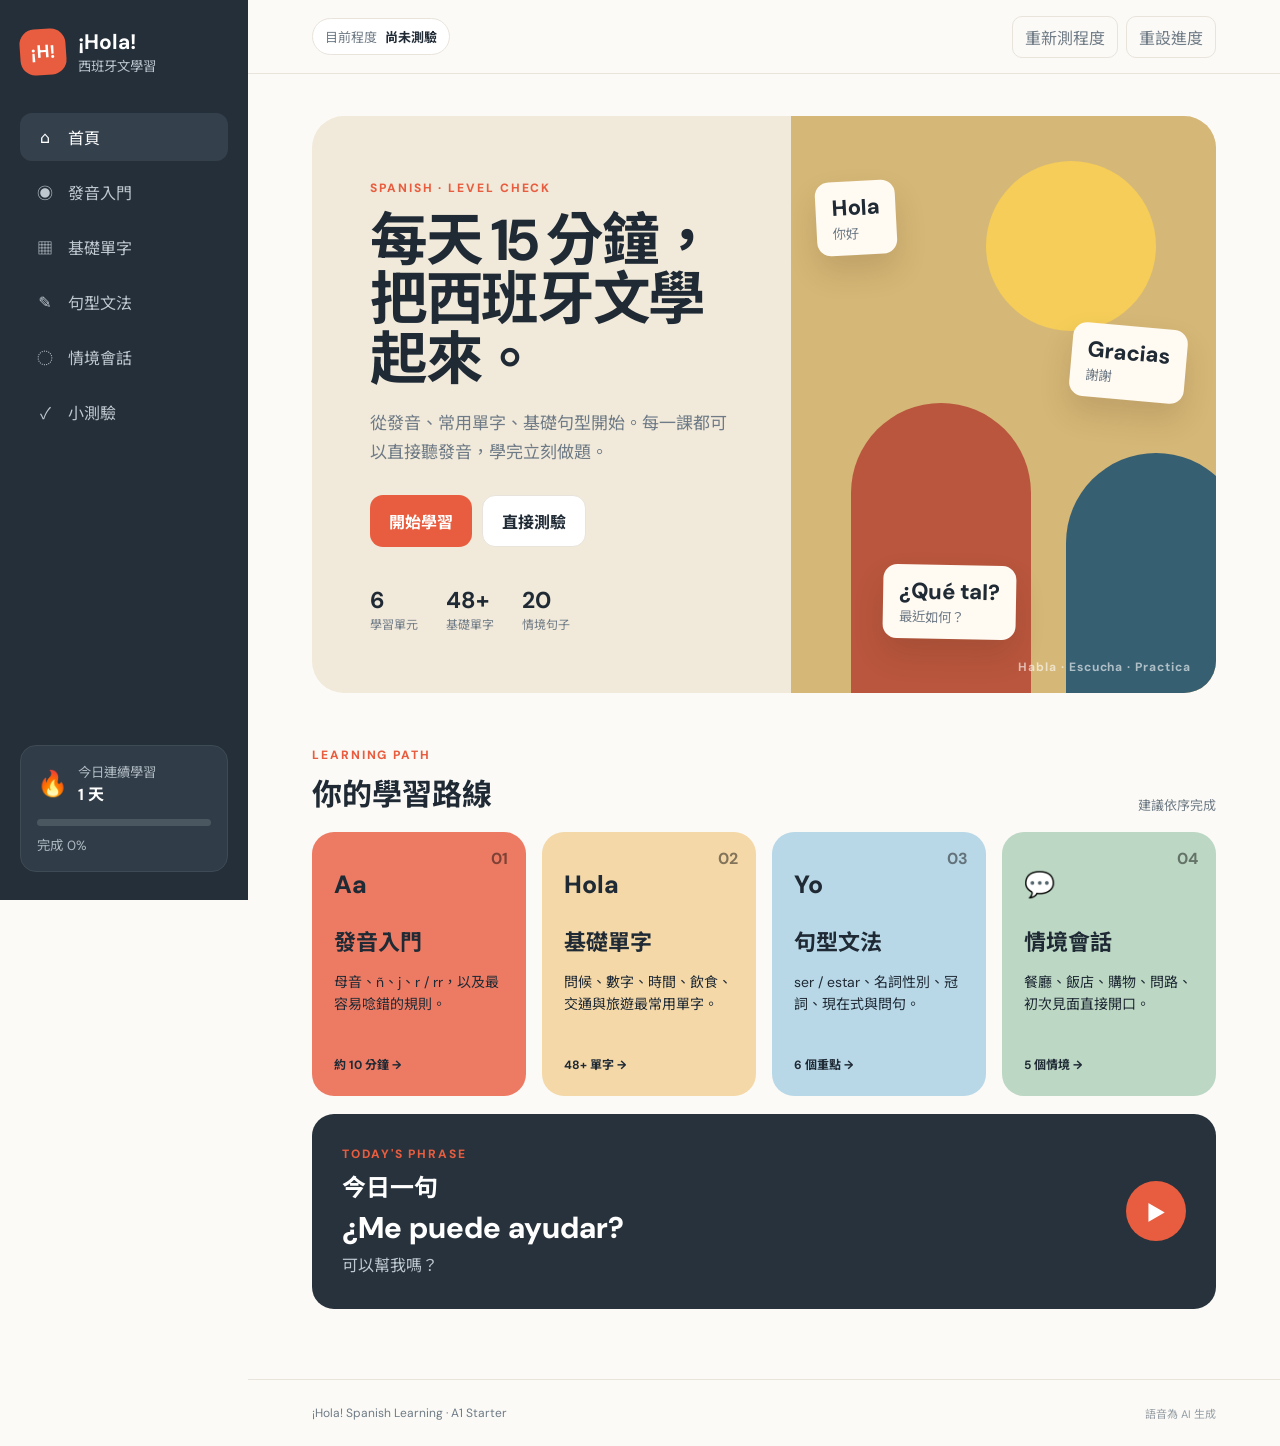
==== index.html @ 116b160c "Bust cached assets after lesson rendering fix" ====
<!doctype html>
<html lang="zh-Hant">
<head>
  <meta charset="utf-8" />
  <meta name="viewport" content="width=device-width, initial-scale=1" />
  <meta name="theme-color" content="#e85d3f" />
  <title>¡Hola! 西班牙文學習</title>
  <meta name="description" content="給中文使用者的西班牙文入門學習網站：發音、單字、文法、情境會話、測驗與學習進度。" />
  <link rel="stylesheet" href="styles.css?v=20260920-2" />
</head>
<body>
  <div class="app-shell">
    <aside class="sidebar" id="sidebar">
      <a class="brand" href="#home" aria-label="回首頁">
        <span class="brand-mark">¡H!</span>
        <span class="brand-text">
          <strong>¡Hola!</strong>
          <small>西班牙文學習</small>
        </span>
      </a>

      <nav class="nav" aria-label="主要導覽">
        <button class="nav-item active" data-section="home"><span>⌂</span>首頁</button>
        <button class="nav-item" data-section="pronunciation"><span>◉</span>發音入門</button>
        <button class="nav-item" data-section="vocabulary"><span>▦</span>基礎單字</button>
        <button class="nav-item" data-section="grammar"><span>✎</span>句型文法</button>
        <button class="nav-item" data-section="conversation"><span>◌</span>情境會話</button>
        <button class="nav-item" data-section="quiz"><span>✓</span>小測驗</button>
      </nav>

      <div class="sidebar-card">
        <div class="streak-row">
          <span class="streak-fire">🔥</span>
          <div>
            <small>今日連續學習</small>
            <strong id="streakText">1 天</strong>
          </div>
        </div>
        <div class="progress-track"><span id="sidebarProgress"></span></div>
        <small id="progressText">完成 0%</small>
      </div>
    </aside>

    <div class="main-wrap">
      <header class="topbar">
        <button class="menu-btn" id="menuBtn" aria-label="開啟選單">☰</button>
        <div class="level-pill">目前程度 <strong id="currentLevel">尚未測驗</strong></div>
        <div class="top-actions">
          <button class="ghost-btn" id="placementBtn">重新測程度</button>
          <button class="ghost-btn" id="resetBtn">重設進度</button>
        </div>
      </header>

      <main>
        <section class="page active" id="home">
          <div class="hero">
            <div class="hero-copy">
              <span class="eyebrow" id="homeLevelLabel">SPANISH · LEVEL CHECK</span>
              <h1>每天 15 分鐘，<br>把西班牙文學起來。</h1>
              <p>從發音、常用單字、基礎句型開始。每一課都可以直接聽發音，學完立刻做題。</p>
              <div class="hero-actions">
                <button class="primary-btn" id="recommendedStartBtn" data-go="pronunciation">開始學習</button>
                <button class="secondary-btn" data-go="quiz">直接測驗</button>
              </div>
              <div class="mini-stats">
                <div><strong>6</strong><span>學習單元</span></div>
                <div><strong>48+</strong><span>基礎單字</span></div>
                <div><strong>20</strong><span>情境句子</span></div>
              </div>
            </div>
            <div class="hero-art">
              <div class="sun"></div>
              <div class="arch arch-left"></div>
              <div class="arch arch-right"></div>
              <div class="hero-word-card card-one">
                <span>Hola</span><small>你好</small>
              </div>
              <div class="hero-word-card card-two">
                <span>Gracias</span><small>謝謝</small>
              </div>
              <div class="hero-word-card card-three">
                <span>¿Qué tal?</span><small>最近如何？</small>
              </div>
              <div class="hero-caption">Habla · Escucha · Practica</div>
            </div>
          </div>

          <div class="section-heading">
            <div>
              <span class="eyebrow">LEARNING PATH</span>
              <h2>你的學習路線</h2>
            </div>
            <span class="muted">建議依序完成</span>
          </div>

          <div class="lesson-grid">
            <article class="lesson-card coral" data-go="pronunciation">
              <div class="lesson-num">01</div>
              <div class="lesson-icon">Aa</div>
              <h3>發音入門</h3>
              <p>母音、ñ、j、r / rr，以及最容易唸錯的規則。</p>
              <span class="lesson-meta">約 10 分鐘 →</span>
            </article>
            <article class="lesson-card sand" data-go="vocabulary">
              <div class="lesson-num">02</div>
              <div class="lesson-icon">Hola</div>
              <h3>基礎單字</h3>
              <p>問候、數字、時間、飲食、交通與旅遊最常用單字。</p>
              <span class="lesson-meta">48+ 單字 →</span>
            </article>
            <article class="lesson-card sky" data-go="grammar">
              <div class="lesson-num">03</div>
              <div class="lesson-icon">Yo</div>
              <h3>句型文法</h3>
              <p>ser / estar、名詞性別、冠詞、現在式與問句。</p>
              <span class="lesson-meta">6 個重點 →</span>
            </article>
            <article class="lesson-card mint" data-go="conversation">
              <div class="lesson-num">04</div>
              <div class="lesson-icon">💬</div>
              <h3>情境會話</h3>
              <p>餐廳、飯店、購物、問路、初次見面直接開口。</p>
              <span class="lesson-meta">5 個情境 →</span>
            </article>
          </div>

          <div class="daily-card">
            <div>
              <span class="eyebrow">TODAY'S PHRASE</span>
              <h2>今日一句</h2>
              <div class="daily-spanish">¿Me puede ayudar?</div>
              <p>可以幫我嗎？</p>
            </div>
            <button class="sound-btn big" data-speak="¿Me puede ayudar?" aria-label="播放發音">▶</button>
          </div>
        </section>

        <section class="page" id="pronunciation">
          <div class="page-hero compact">
            <span class="eyebrow">LESSON 01</span>
            <h1>發音入門</h1>
            <p>西班牙文拼讀規則相對穩定。先把幾個核心音抓住，就能開始唸大多數單字。</p>
          </div>

          <div class="content-grid">
            <article class="content-card wide">
              <div class="card-head">
                <div><span class="tag">01</span><h2>五個母音</h2></div>
                <span class="muted">點擊喇叭聽發音</span>
              </div>
              <div class="vowel-grid" id="vowelGrid"></div>
            </article>

            <article class="content-card">
              <span class="tag">02</span>
              <h2>ñ</h2>
              <p>接近中文「ㄋㄧ」連在一起的鼻音，類似英文 canyon 裡的 ny。</p>
              <div class="example-row"><div><strong>niño</strong><small>男孩</small></div><button class="sound-btn" data-speak="niño">▶</button></div>
              <div class="example-row"><div><strong>España</strong><small>西班牙</small></div><button class="sound-btn" data-speak="España">▶</button></div>
            </article>

            <article class="content-card">
              <span class="tag">03</span>
              <h2>j</h2>
              <p>比英文 h 更靠後、帶摩擦感。不要唸成英文的 /dʒ/。</p>
              <div class="example-row"><div><strong>jamón</strong><small>火腿</small></div><button class="sound-btn" data-speak="jamón">▶</button></div>
              <div class="example-row"><div><strong>José</strong><small>José（人名）</small></div><button class="sound-btn" data-speak="José">▶</button></div>
            </article>

            <article class="content-card">
              <span class="tag">04</span>
              <h2>r / rr</h2>
              <p>單 r 通常是輕彈舌；rr 或字首 r 通常要顫舌。初學不會顫舌也沒關係，先能區分即可。</p>
              <div class="example-row"><div><strong>pero</strong><small>但是</small></div><button class="sound-btn" data-speak="pero">▶</button></div>
              <div class="example-row"><div><strong>perro</strong><small>狗</small></div><button class="sound-btn" data-speak="perro">▶</button></div>
            </article>

            <article class="content-card">
              <span class="tag">05</span>
              <h2>h 不發音</h2>
              <p>西班牙文的 h 通常不發音。</p>
              <div class="example-row"><div><strong>hola</strong><small>你好</small></div><button class="sound-btn" data-speak="hola">▶</button></div>
              <div class="example-row"><div><strong>hotel</strong><small>飯店</small></div><button class="sound-btn" data-speak="hotel">▶</button></div>
            </article>
          </div>

          <button class="complete-btn" data-complete="pronunciation">完成這一課 ✓</button>
        </section>

        <section class="page" id="vocabulary">
          <div class="page-hero compact">
            <span class="eyebrow">LESSON 02</span>
            <h1>基礎單字</h1>
            <p>用主題篩選，點卡片播放發音。你可以把已經會的單字標記起來。</p>
          </div>

          <div class="filter-row" id="vocabFilters"></div>
          <div class="vocab-grid" id="vocabGrid"></div>

          <button class="complete-btn" data-complete="vocabulary">完成這一課 ✓</button>
        </section>

        <section class="page" id="grammar">
          <div class="page-hero compact">
            <span class="eyebrow">LESSON 03</span>
            <h1>句型文法</h1>
            <p>先學最常用、最能直接拿去說的規則。</p>
          </div>
          <div class="grammar-list" id="grammarList"></div>
          <button class="complete-btn" data-complete="grammar">完成這一課 ✓</button>
        </section>

        <section class="page" id="conversation">
          <div class="page-hero compact">
            <span class="eyebrow">LESSON 04</span>
            <h1>情境會話</h1>
            <p>旅行時真的會用到的句子。先聽，再跟著唸。</p>
          </div>
          <div class="scenario-tabs" id="scenarioTabs"></div>
          <div class="conversation-card" id="conversationCard"></div>
          <button class="complete-btn" data-complete="conversation">完成這一課 ✓</button>
        </section>

        <section class="page" id="quiz">
          <div class="page-hero compact">
            <span class="eyebrow">PRACTICE</span>
            <h1>小測驗</h1>
            <p>每次隨機出 10 題。完成後會記錄最佳成績。</p>
          </div>

          <div class="quiz-shell">
            <div id="quizIntro">
              <div class="score-ring">
                <span>BEST</span>
                <strong id="bestScore">—</strong>
              </div>
              <h2>準備好了嗎？</h2>
              <p>題目包含單字、文法與情境句子。</p>
              <button class="primary-btn" id="startQuizBtn">開始 10 題</button>
            </div>
            <div id="quizPlay" class="hidden">
              <div class="quiz-top">
                <span id="quizCount">1 / 10</span>
                <div class="quiz-progress"><span id="quizProgress"></span></div>
                <span id="quizScore">0 分</span>
              </div>
              <div class="quiz-question" id="quizQuestion"></div>
              <div class="answer-grid" id="answerGrid"></div>
              <div class="quiz-feedback" id="quizFeedback"></div>
              <button class="primary-btn hidden" id="nextQuestionBtn">下一題</button>
            </div>
            <div id="quizResult" class="hidden">
              <div class="result-emoji" id="resultEmoji">🎉</div>
              <h2 id="resultTitle">完成！</h2>
              <div class="result-score" id="resultScore">8 / 10</div>
              <p id="resultText"></p>
              <button class="primary-btn" id="retryQuizBtn">再測一次</button>
            </div>
          </div>
        </section>
      </main>

      <footer>
        <span>¡Hola! Spanish Learning · A1 Starter</span>
        <span class="ai-voice-disclosure">語音為 AI 生成</span>
      </footer>
    </div>
  </div>


  <div class="placement-overlay hidden" id="placementOverlay" role="dialog" aria-modal="true" aria-labelledby="placementTitle">
    <div class="placement-modal">
      <button class="placement-close hidden" id="placementCloseBtn" aria-label="關閉程度測驗">×</button>

      <div id="placementIntro">
        <span class="eyebrow">PLACEMENT TEST</span>
        <h2 id="placementTitle">先找出適合你的程度</h2>
        <p>先告訴我你大概學過多久。這個選項只會決定<strong>測驗從哪個難度開始</strong>，最後程度仍然依答題結果判定。</p>

        <div class="experience-grid">
          <button class="experience-btn" data-experience="0">
            <strong>完全沒學過</strong><span>第一次接觸西班牙文</span>
          </button>
          <button class="experience-btn" data-experience="1">
            <strong>學過不到半年</strong><span>會一些單字、基本句子</span>
          </button>
          <button class="experience-btn" data-experience="2">
            <strong>大約半年～1 年</strong><span>有基礎文法與日常會話經驗</span>
          </button>
          <button class="experience-btn" data-experience="3">
            <strong>大約 1～2 年</strong><span>能處理一般生活情境</span>
          </button>
          <button class="experience-btn" data-experience="4">
            <strong>2 年以上／有檢定經驗</strong><span>直接從較難題目開始</span>
          </button>
        </div>
      </div>

      <div id="placementQuiz" class="hidden">
        <div class="placement-top">
          <span id="placementCount">1 / 10</span>
          <div class="placement-progress"><span id="placementProgress"></span></div>
          <span id="placementDifficulty">A1</span>
        </div>
        <div class="placement-question" id="placementQuestion"></div>
        <div class="placement-options" id="placementOptions"></div>
        <div class="placement-feedback" id="placementFeedback"></div>
        <button class="primary-btn hidden" id="placementNextBtn">下一題</button>
      </div>

      <div id="placementResult" class="hidden">
        <span class="eyebrow">YOUR LEVEL</span>
        <div class="placement-level-badge" id="placementLevelBadge">A1</div>
        <h2 id="placementResultTitle">建議從 A1 開始</h2>
        <p id="placementResultText"></p>
        <div class="placement-result-stats">
          <div><strong id="placementCorrect">0 / 10</strong><span>答對題數</span></div>
          <div><strong id="placementPath">發音入門</strong><span>建議起點</span></div>
        </div>
        <button class="primary-btn" id="placementStartLearningBtn">從建議課程開始</button>
        <button class="secondary-btn" id="placementRetryBtn">重新測一次</button>
      </div>
    </div>
  </div>

  <script src="app.js?v=20260920-2"></script>
</body>
</html>
---- styles.css ----
@import url('https://fonts.googleapis.com/css2?family=DM+Sans:wght@400;500;600;700&family=Noto+Sans+TC:wght@400;500;600;700;800&display=swap');

:root{
  --ink:#1f2a35; --muted:#6f7b86; --paper:#fbfaf6; --white:#fff;
  --coral:#e85d3f; --coral-dark:#c9442c; --sand:#f4d8a8; --sky:#b9d8e7;
  --mint:#bcd7c3; --line:#e8e3db; --nav:#f4f1ea; --shadow:0 16px 48px rgba(40,34,28,.08);
}
*{box-sizing:border-box}
html{scroll-behavior:smooth}
body{margin:0;background:var(--paper);color:var(--ink);font-family:"DM Sans","Noto Sans TC",system-ui,sans-serif}
button{font:inherit}
.app-shell{min-height:100vh;display:flex}
.sidebar{position:fixed;inset:0 auto 0 0;width:248px;background:#252f39;color:white;padding:28px 20px;display:flex;flex-direction:column;z-index:20}
.brand{display:flex;gap:12px;align-items:center;color:white;text-decoration:none;margin-bottom:38px}
.brand-mark{width:46px;height:46px;border-radius:15px;background:var(--coral);display:grid;place-items:center;font-weight:800;font-size:18px;transform:rotate(-4deg)}
.brand-text{display:flex;flex-direction:column}.brand-text strong{font-size:21px}.brand-text small{color:#bac4cd}
.nav{display:flex;flex-direction:column;gap:7px}
.nav-item{border:0;background:transparent;color:#bfc8cf;text-align:left;padding:12px 14px;border-radius:12px;cursor:pointer;display:flex;gap:12px;align-items:center;transition:.2s}
.nav-item:hover,.nav-item.active{background:#34414d;color:white}.nav-item span{width:22px;text-align:center}
.sidebar-card{margin-top:auto;background:#303c47;border:1px solid #3e4a54;border-radius:16px;padding:16px}
.streak-row{display:flex;align-items:center;gap:10px}.streak-fire{font-size:25px}.streak-row div{display:flex;flex-direction:column}.streak-row small,.sidebar-card>small{color:#adb8c1}.progress-track{height:7px;border-radius:20px;background:#4a5660;margin:14px 0 8px;overflow:hidden}.progress-track span{display:block;width:0;height:100%;background:var(--coral);transition:.3s}
.main-wrap{margin-left:248px;width:calc(100% - 248px);min-height:100vh}
.topbar{height:74px;border-bottom:1px solid var(--line);display:flex;align-items:center;padding:0 5vw;position:sticky;top:0;background:rgba(251,250,246,.92);backdrop-filter:blur(12px);z-index:10}
.menu-btn{display:none;border:0;background:transparent;font-size:25px;cursor:pointer}.level-pill{font-size:13px;color:var(--muted);background:white;border:1px solid var(--line);padding:8px 12px;border-radius:999px}.level-pill strong{color:var(--ink);margin-left:5px}
.top-actions{margin-left:auto}.ghost-btn{border:1px solid var(--line);background:transparent;padding:8px 12px;border-radius:10px;color:var(--muted);cursor:pointer}
main{padding:42px 5vw 70px}.page{display:none;animation:fade .25s ease}.page.active{display:block}@keyframes fade{from{opacity:.2;transform:translateY(5px)}to{opacity:1;transform:none}}
.hero{background:#f1e9da;border-radius:32px;min-height:450px;display:grid;grid-template-columns:1.06fr .94fr;overflow:hidden}
.hero-copy{padding:60px 58px}.eyebrow{color:var(--coral);font-size:12px;font-weight:800;letter-spacing:.16em}.hero h1,.page-hero h1{font-size:clamp(36px,4.5vw,64px);line-height:1.03;margin:14px 0 20px;letter-spacing:-.04em}.hero-copy p,.page-hero p{color:var(--muted);font-size:17px;line-height:1.7;max-width:620px}
.hero-actions{display:flex;gap:10px;margin-top:28px}.primary-btn,.secondary-btn,.complete-btn{border:0;border-radius:13px;padding:13px 19px;font-weight:700;cursor:pointer}.primary-btn,.complete-btn{background:var(--coral);color:white}.primary-btn:hover,.complete-btn:hover{background:var(--coral-dark)}.secondary-btn{background:white;color:var(--ink);border:1px solid var(--line)}
.mini-stats{display:flex;gap:28px;margin-top:38px}.mini-stats div{display:flex;flex-direction:column}.mini-stats strong{font-size:23px}.mini-stats span{font-size:12px;color:var(--muted)}
.hero-art{position:relative;background:#d5b777;min-height:450px;overflow:hidden}.sun{position:absolute;width:170px;height:170px;border-radius:50%;background:#f5cd58;right:60px;top:45px}.arch{position:absolute;bottom:-10px;width:180px;height:300px;border-radius:100px 100px 0 0;background:#b9563d}.arch-left{left:60px}.arch-right{right:-30px;background:#375f72;height:250px}.hero-word-card{position:absolute;background:#fffaf2;border-radius:14px;padding:12px 16px;box-shadow:0 16px 30px rgba(68,42,19,.15);transform:rotate(-3deg)}.hero-word-card span{display:block;font-weight:800;font-size:22px}.hero-word-card small{color:var(--muted)}.card-one{left:25px;top:65px}.card-two{right:30px;top:210px;transform:rotate(5deg)}.card-three{left:92px;bottom:54px;transform:rotate(1deg)}.hero-caption{position:absolute;right:25px;bottom:18px;font-size:12px;color:#fff9;font-weight:700;letter-spacing:.08em}
.section-heading{display:flex;justify-content:space-between;align-items:end;margin:50px 0 18px}.section-heading h2{font-size:30px;margin:6px 0 0}.muted{color:var(--muted);font-size:13px}
.lesson-grid{display:grid;grid-template-columns:repeat(4,1fr);gap:16px}.lesson-card{min-height:238px;border-radius:22px;padding:22px;position:relative;cursor:pointer;transition:.2s;overflow:hidden}.lesson-card:hover{transform:translateY(-4px);box-shadow:var(--shadow)}.lesson-card.coral{background:#ed7b64}.lesson-card.sand{background:var(--sand)}.lesson-card.sky{background:var(--sky)}.lesson-card.mint{background:var(--mint)}.lesson-num{position:absolute;right:18px;top:16px;color:#0007;font-weight:700}.lesson-icon{height:62px;font-size:25px;font-weight:800;display:flex;align-items:center}.lesson-card h3{font-size:22px;margin:8px 0}.lesson-card p{font-size:14px;line-height:1.6;min-height:68px}.lesson-meta{font-size:12px;font-weight:700}
.daily-card{margin-top:18px;background:#27323c;color:white;border-radius:22px;padding:28px 30px;display:flex;align-items:center;justify-content:space-between}.daily-card h2{margin:5px 0}.daily-spanish{font-size:30px;font-weight:800}.daily-card p{margin:5px 0;color:#bdc8d0}.sound-btn{width:38px;height:38px;border-radius:50%;border:0;background:#f1eee7;color:var(--ink);cursor:pointer}.sound-btn:hover{transform:scale(1.06)}.sound-btn.big{width:60px;height:60px;background:var(--coral);color:white;font-size:20px}
.page-hero.compact{padding:18px 0 32px;border-bottom:1px solid var(--line);margin-bottom:28px}.page-hero.compact h1{font-size:48px;margin:8px 0 12px}
.content-grid{display:grid;grid-template-columns:repeat(2,1fr);gap:18px}.content-card{background:white;border:1px solid var(--line);border-radius:20px;padding:25px;box-shadow:0 5px 18px rgba(0,0,0,.025)}.content-card.wide{grid-column:1/-1}.content-card h2{margin:7px 0 12px;font-size:25px}.content-card p{color:var(--muted);line-height:1.7}.tag{display:inline-flex;background:#f5e2dc;color:var(--coral-dark);font-size:11px;padding:5px 8px;border-radius:7px;font-weight:800}.card-head{display:flex;justify-content:space-between;align-items:start}.card-head>div{display:flex;gap:10px;align-items:center}.vowel-grid{display:grid;grid-template-columns:repeat(5,1fr);gap:10px;margin-top:20px}.vowel{background:#f7f4ee;padding:18px;border-radius:14px;text-align:center}.vowel strong{display:block;font-size:30px;color:var(--coral)}.vowel span{display:block;margin:4px 0;font-weight:700}.vowel small{color:var(--muted)}.vowel button{margin-top:10px}
.example-row{display:flex;align-items:center;justify-content:space-between;border-top:1px solid var(--line);padding:12px 0}.example-row strong{font-size:20px}.example-row small{display:block;color:var(--muted)}
.complete-btn{display:block;margin:30px auto 0;min-width:190px}.complete-btn.done{background:#3e8e65}
.filter-row,.scenario-tabs{display:flex;gap:8px;flex-wrap:wrap;margin-bottom:20px}.filter-btn,.scenario-btn{border:1px solid var(--line);background:white;border-radius:999px;padding:9px 14px;cursor:pointer;color:var(--muted)}.filter-btn.active,.scenario-btn.active{background:#27323c;color:white;border-color:#27323c}
.vocab-grid{display:grid;grid-template-columns:repeat(4,1fr);gap:13px}.vocab-card{background:white;border:1px solid var(--line);border-radius:17px;padding:18px;position:relative;min-height:138px}.vocab-card.known{background:#f0f7f1;border-color:#bad9c2}.vocab-card .word{font-size:23px;font-weight:800}.vocab-card .translation{color:var(--muted);margin:5px 0 14px}.vocab-actions{display:flex;gap:7px}.tiny-btn{border:1px solid var(--line);background:#faf8f3;border-radius:9px;padding:7px 9px;cursor:pointer;font-size:12px}.tiny-btn.known-btn{margin-left:auto}
.grammar-list{display:flex;flex-direction:column;gap:14px}.grammar-card{background:white;border:1px solid var(--line);border-radius:20px;padding:24px}.grammar-card h2{font-size:25px;margin:7px 0}.grammar-card .rule{font-size:15px;color:var(--muted);line-height:1.7}.formula{display:inline-block;background:#f6eee6;color:#8d432f;padding:8px 11px;border-radius:9px;font-weight:700;margin:8px 0 15px}.sentence-list{display:grid;gap:8px}.sentence{display:flex;justify-content:space-between;align-items:center;background:#f8f6f1;border-radius:12px;padding:12px 13px}.sentence strong{display:block}.sentence small{color:var(--muted)}
.conversation-card{background:white;border:1px solid var(--line);border-radius:22px;padding:26px;max-width:900px}.scenario-title{display:flex;align-items:center;justify-content:space-between;margin-bottom:18px}.scenario-title h2{margin:0}.dialogue{display:flex;flex-direction:column;gap:12px}.bubble{max-width:78%;background:#f3f0e8;padding:12px 15px;border-radius:15px}.bubble.me{margin-left:auto;background:#f8ddd5}.bubble strong{display:block;font-size:17px}.bubble span{display:block;color:var(--muted);font-size:13px;margin-top:3px}.bubble .sound-btn{margin-top:8px;width:30px;height:30px;font-size:11px}
.quiz-shell{background:white;border:1px solid var(--line);border-radius:26px;max-width:820px;min-height:420px;padding:40px;margin:0 auto;text-align:center}.score-ring{width:120px;height:120px;border:10px solid #f2ddd6;border-top-color:var(--coral);border-radius:50%;display:grid;place-content:center;margin:0 auto 20px}.score-ring span{font-size:10px;color:var(--muted)}.score-ring strong{font-size:28px}.quiz-top{display:flex;gap:15px;align-items:center;color:var(--muted);font-size:13px}.quiz-progress{height:8px;flex:1;background:#eee9e1;border-radius:20px;overflow:hidden}.quiz-progress span{display:block;height:100%;background:var(--coral);width:10%}.quiz-question{font-size:27px;font-weight:800;margin:45px 0 25px;display:flex;align-items:center;justify-content:center;gap:12px;flex-wrap:wrap}.quiz-listen-btn{background:var(--coral);color:white;width:44px;height:44px;font-size:18px;flex:0 0 auto}.answer-grid{display:grid;grid-template-columns:repeat(2,1fr);gap:11px}.answer-btn{border:1px solid var(--line);background:#fbfaf6;border-radius:13px;padding:15px;cursor:pointer;text-align:left}.answer-btn:hover{border-color:#c5bdb2}.answer-btn.correct{background:#e7f5e9;border-color:#71b57c}.answer-btn.wrong{background:#fae4df;border-color:#e8836e}.quiz-feedback{min-height:40px;margin:18px 0;font-weight:700}.result-emoji{font-size:58px}.result-score{font-size:52px;font-weight:800;color:var(--coral)}.hidden{display:none!important}
footer{padding:25px 5vw;border-top:1px solid var(--line);color:var(--muted);font-size:12px;display:flex;justify-content:space-between}

@media(max-width:1050px){
  .lesson-grid{grid-template-columns:repeat(2,1fr)}.vocab-grid{grid-template-columns:repeat(3,1fr)}
  .hero{grid-template-columns:1fr}.hero-art{min-height:280px}.hero-copy{padding:42px}.hero-art .arch{height:210px}
}
@media(max-width:760px){
  .sidebar{transform:translateX(-100%);transition:.25s;width:250px}.sidebar.open{transform:none;box-shadow:15px 0 40px #0003}
  .main-wrap{margin-left:0;width:100%}.menu-btn{display:block;margin-right:12px}.topbar{padding:0 18px}main{padding:25px 18px 60px}
  .hero-copy{padding:30px 25px}.hero h1{font-size:40px}.hero-art{min-height:260px}.mini-stats{gap:17px}
  .lesson-grid,.content-grid{grid-template-columns:1fr}.content-card.wide{grid-column:auto}.vowel-grid{grid-template-columns:repeat(2,1fr)}
  .vocab-grid{grid-template-columns:repeat(2,1fr)}.answer-grid{grid-template-columns:1fr}.quiz-shell{padding:25px 18px}
  .page-hero.compact h1{font-size:40px}.level-pill{display:none}.daily-spanish{font-size:24px}
  footer{flex-direction:column;gap:6px}.bubble{max-width:92%}
}
@media(max-width:430px){.vocab-grid{grid-template-columns:1fr}.hero-actions{flex-direction:column}.hero-actions button{width:100%}}


/* Placement test */
.top-actions{display:flex;gap:8px;align-items:center}
.placement-overlay{position:fixed;inset:0;background:rgba(24,31,37,.72);backdrop-filter:blur(8px);z-index:100;display:grid;place-items:center;padding:20px}
.placement-modal{width:min(760px,100%);max-height:92vh;overflow:auto;background:var(--paper);border-radius:28px;padding:34px;box-shadow:0 30px 90px rgba(0,0,0,.28);position:relative}
.placement-modal h2{font-size:34px;line-height:1.12;margin:9px 0 12px;letter-spacing:-.03em}
.placement-modal>div>p{color:var(--muted);line-height:1.7;margin:0 0 24px}
.placement-close{position:absolute;right:18px;top:16px;border:0;background:#ebe6dd;width:36px;height:36px;border-radius:50%;cursor:pointer;font-size:23px;color:var(--ink)}
.experience-grid{display:grid;grid-template-columns:repeat(2,1fr);gap:11px}
.experience-btn{border:1px solid var(--line);background:white;border-radius:16px;padding:17px;text-align:left;cursor:pointer;transition:.2s}
.experience-btn:last-child{grid-column:1/-1}
.experience-btn:hover{border-color:var(--coral);transform:translateY(-2px);box-shadow:var(--shadow)}
.experience-btn strong{display:block;font-size:16px;margin-bottom:5px}
.experience-btn span{font-size:12px;color:var(--muted);line-height:1.5}
.placement-top{display:flex;align-items:center;gap:12px;color:var(--muted);font-size:13px}
.placement-progress{height:8px;background:#e8e2d9;border-radius:999px;overflow:hidden;flex:1}
.placement-progress span{display:block;height:100%;width:0;background:var(--coral);transition:.25s}
#placementDifficulty{font-weight:800;color:var(--coral)}
.placement-question{font-size:29px;font-weight:800;text-align:center;line-height:1.35;margin:46px 0 28px}
.placement-options{display:grid;grid-template-columns:repeat(2,1fr);gap:11px}
.placement-option{border:1px solid var(--line);background:white;border-radius:14px;padding:15px 16px;text-align:left;cursor:pointer;font-weight:600;min-height:58px}
.placement-option:hover:not(:disabled){border-color:#b7aea3}
.placement-option.correct{background:#e7f5e9;border-color:#71b57c}
.placement-option.wrong{background:#fae4df;border-color:#e8836e}
.placement-feedback{min-height:34px;margin:16px 0 8px;font-weight:700;text-align:center}
#placementNextBtn{display:block;margin:8px auto 0}
#placementResult{text-align:center}
.placement-level-badge{width:112px;height:112px;border-radius:50%;display:grid;place-items:center;margin:12px auto 18px;background:var(--coral);color:white;font-size:38px;font-weight:800;box-shadow:0 13px 30px rgba(232,93,63,.24)}
.placement-result-stats{display:grid;grid-template-columns:repeat(2,1fr);gap:12px;margin:24px 0}
.placement-result-stats div{background:white;border:1px solid var(--line);border-radius:15px;padding:16px}
.placement-result-stats strong{display:block;font-size:19px}
.placement-result-stats span{color:var(--muted);font-size:12px}
#placementResult .secondary-btn{margin-left:8px}
@media(max-width:760px){
  .top-actions{gap:5px}.top-actions .ghost-btn{font-size:12px;padding:7px 9px}
  .placement-modal{padding:28px 19px;border-radius:22px}
  .placement-modal h2{font-size:28px;padding-right:30px}
  .experience-grid,.placement-options{grid-template-columns:1fr}
  .experience-btn:last-child{grid-column:auto}
  .placement-question{font-size:23px;margin:34px 0 22px}
}

.ai-voice-disclosure{font-size:11px;opacity:.72}
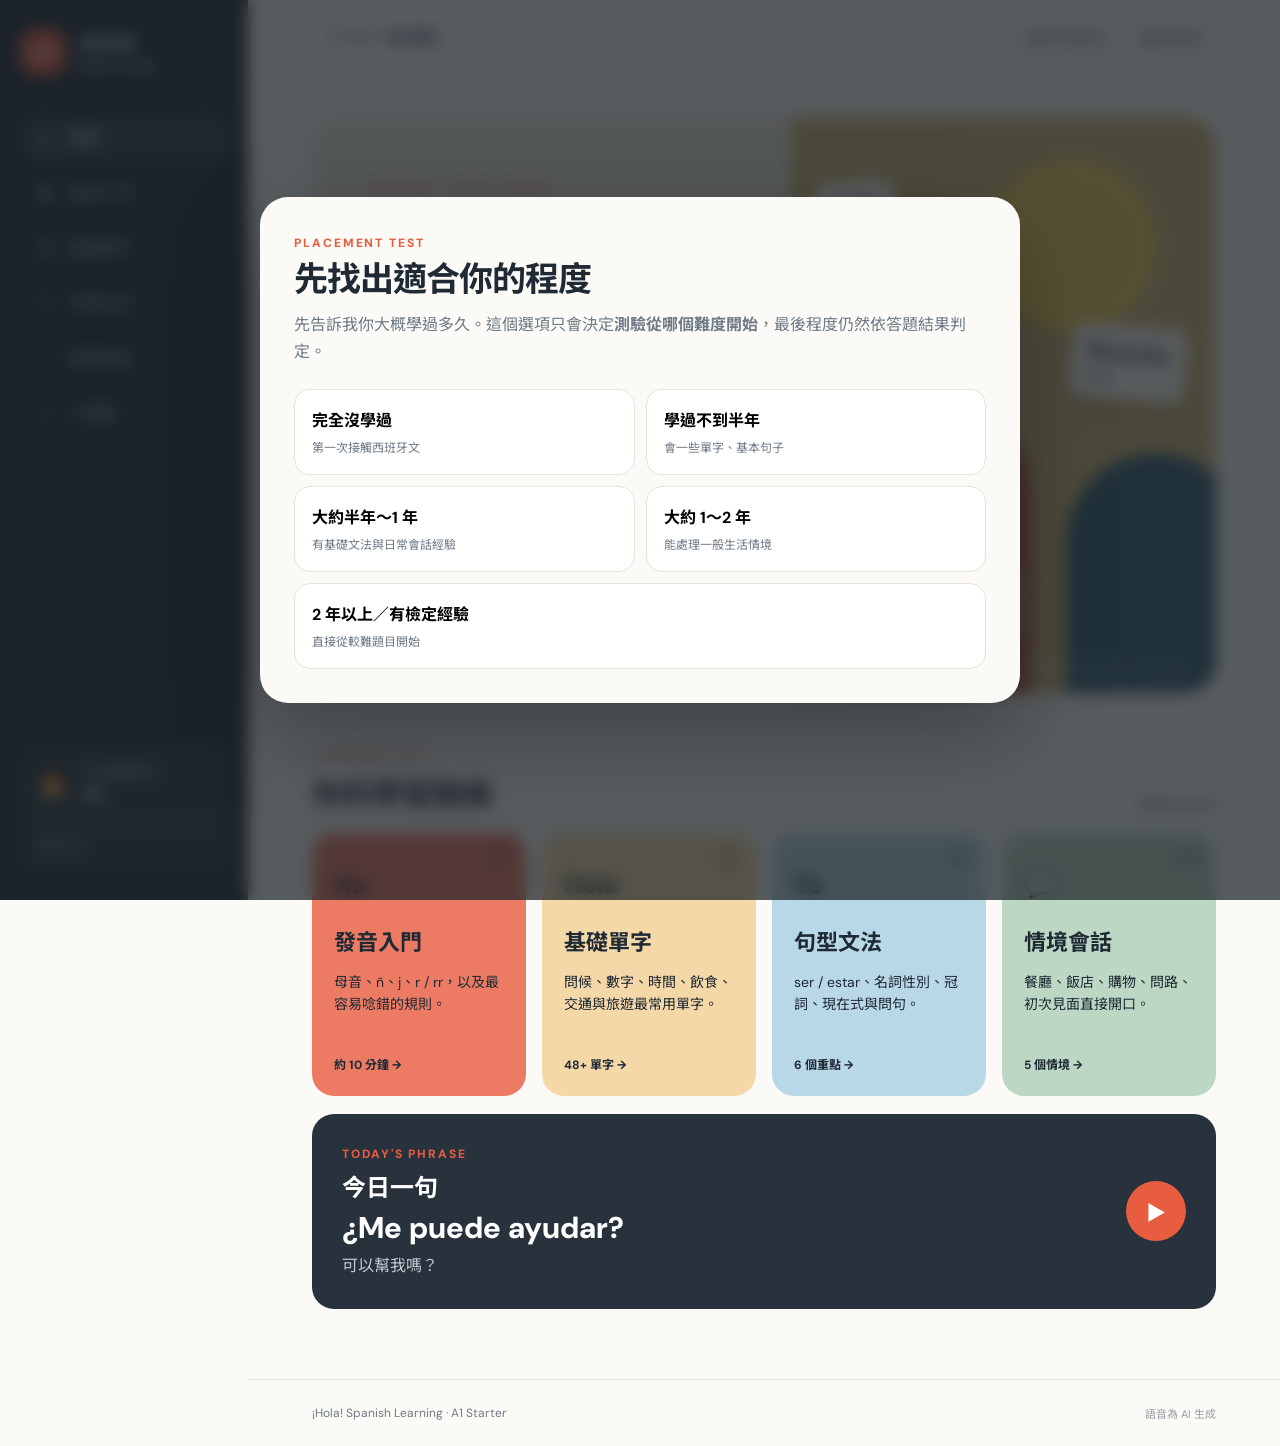
==== commit 9a74f3ba: "Force browser to load repaired lesson script" ====
--- a/index.html
+++ b/index.html
@@ -323,6 +323,6 @@
     </div>
   </div>
 
-  <script src="app.js?v=20260920-2"></script>
+  <script src="app.js?v=20260920-3"></script>
 </body>
 </html>
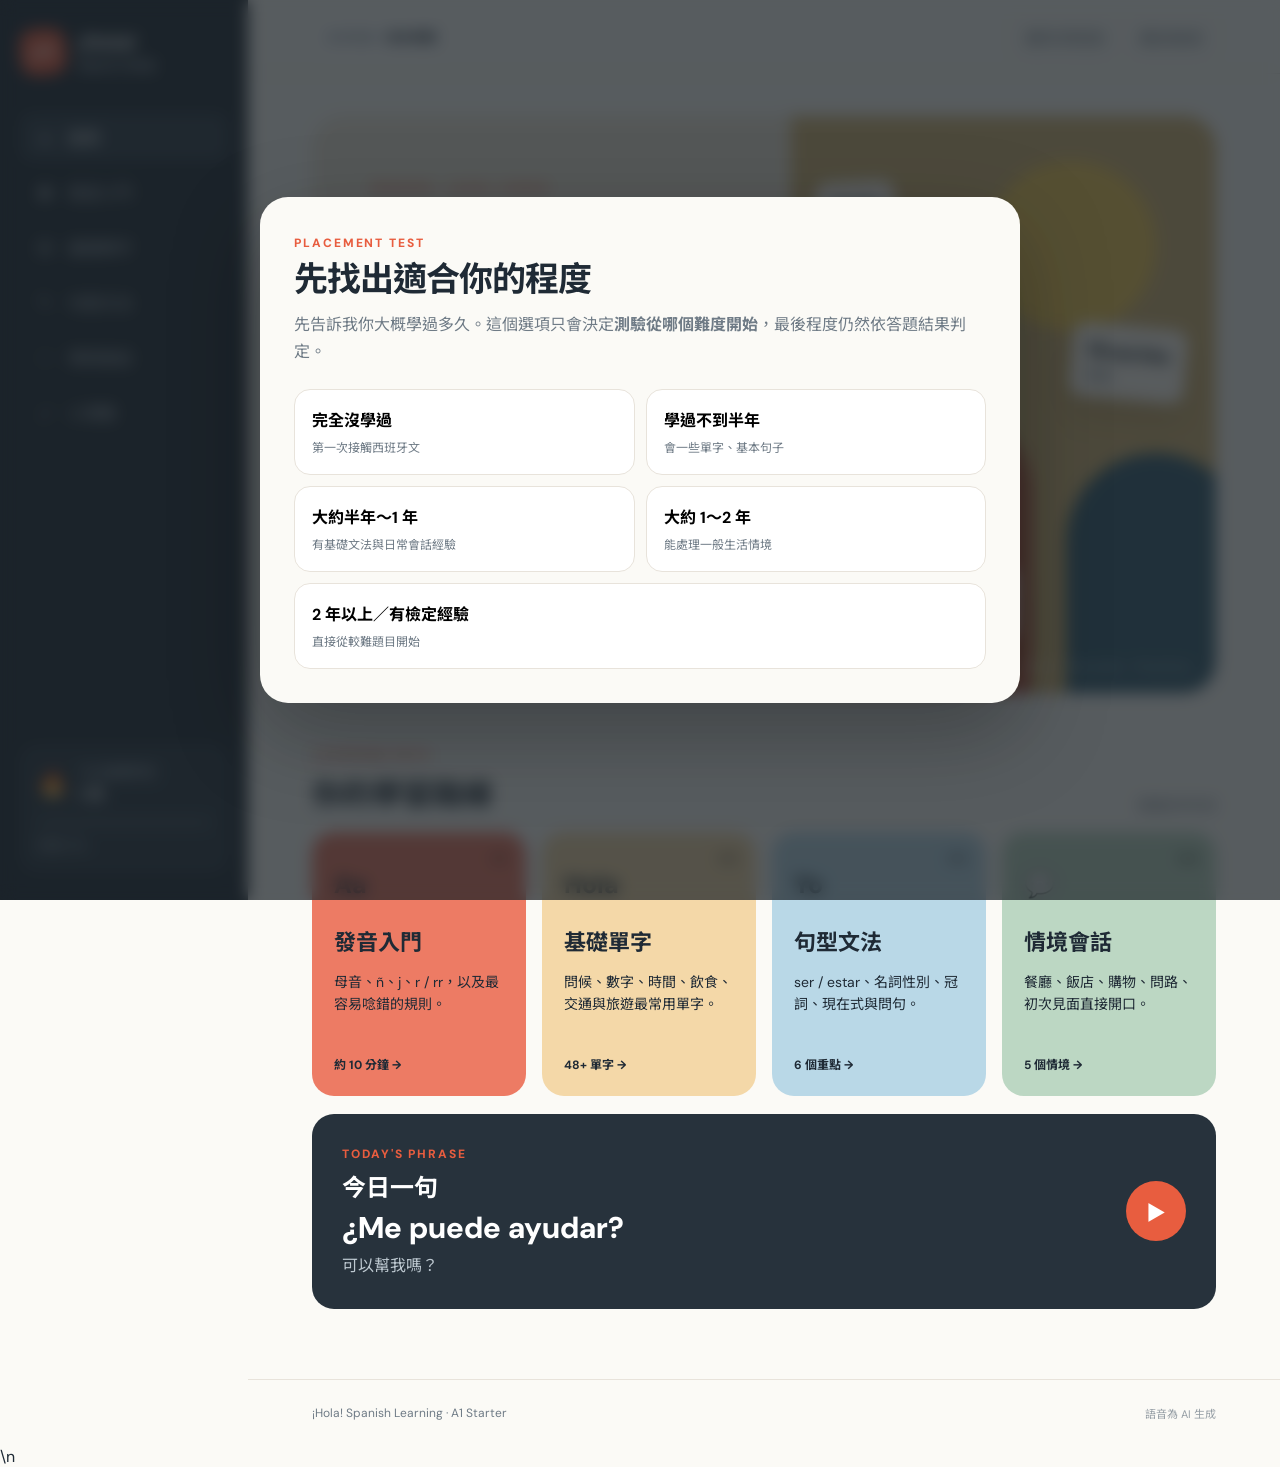
==== commit 80b3748d: "Load Kokoro manifest before lesson app" ====
--- a/index.html
+++ b/index.html
@@ -323,6 +323,6 @@
     </div>
   </div>
 
-  <script src="app.js?v=20260920-3"></script>
+  <script src="audio/manifest.js?v=kokoro3"></script>\n  <script src="app.js?v=20260920-kokoro3"></script>
 </body>
 </html>
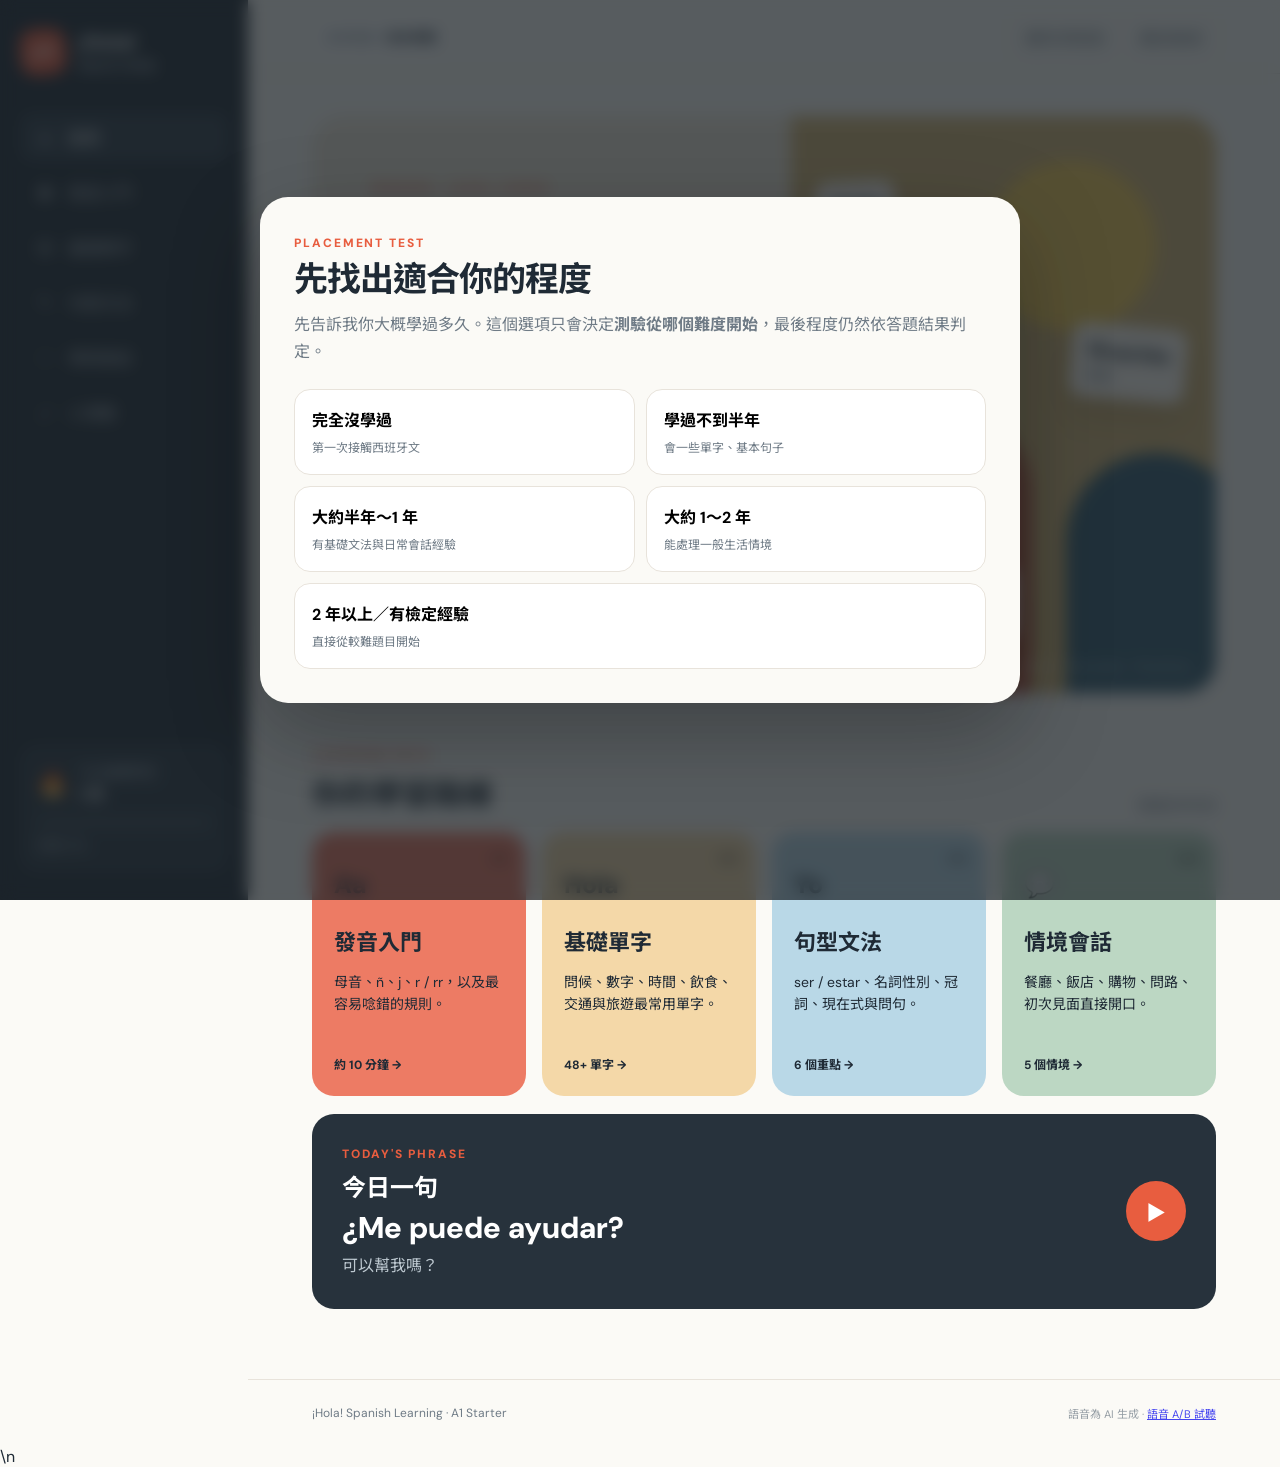
==== commit 4dde5f95: "Add Kokoro vs Chatterbox V3 Spanish voice test" ====
--- a/index.html
+++ b/index.html
@@ -262,7 +262,7 @@
 
       <footer>
         <span>¡Hola! Spanish Learning · A1 Starter</span>
-        <span class="ai-voice-disclosure">語音為 AI 生成</span>
+        <span class="ai-voice-disclosure">語音為 AI 生成 · <a href="voice-test.html">語音 A/B 試聽</a></span>
       </footer>
     </div>
   </div>
@@ -323,6 +323,6 @@
     </div>
   </div>
 
-  <script src="audio/manifest.js?v=kokoro3"></script>\n  <script src="app.js?v=20260920-kokoro3"></script>
+  <script src="audio/manifest.js?v=kokoro4"></script>\n  <script src="app.js?v=20260920-kokoro4"></script>
 </body>
 </html>
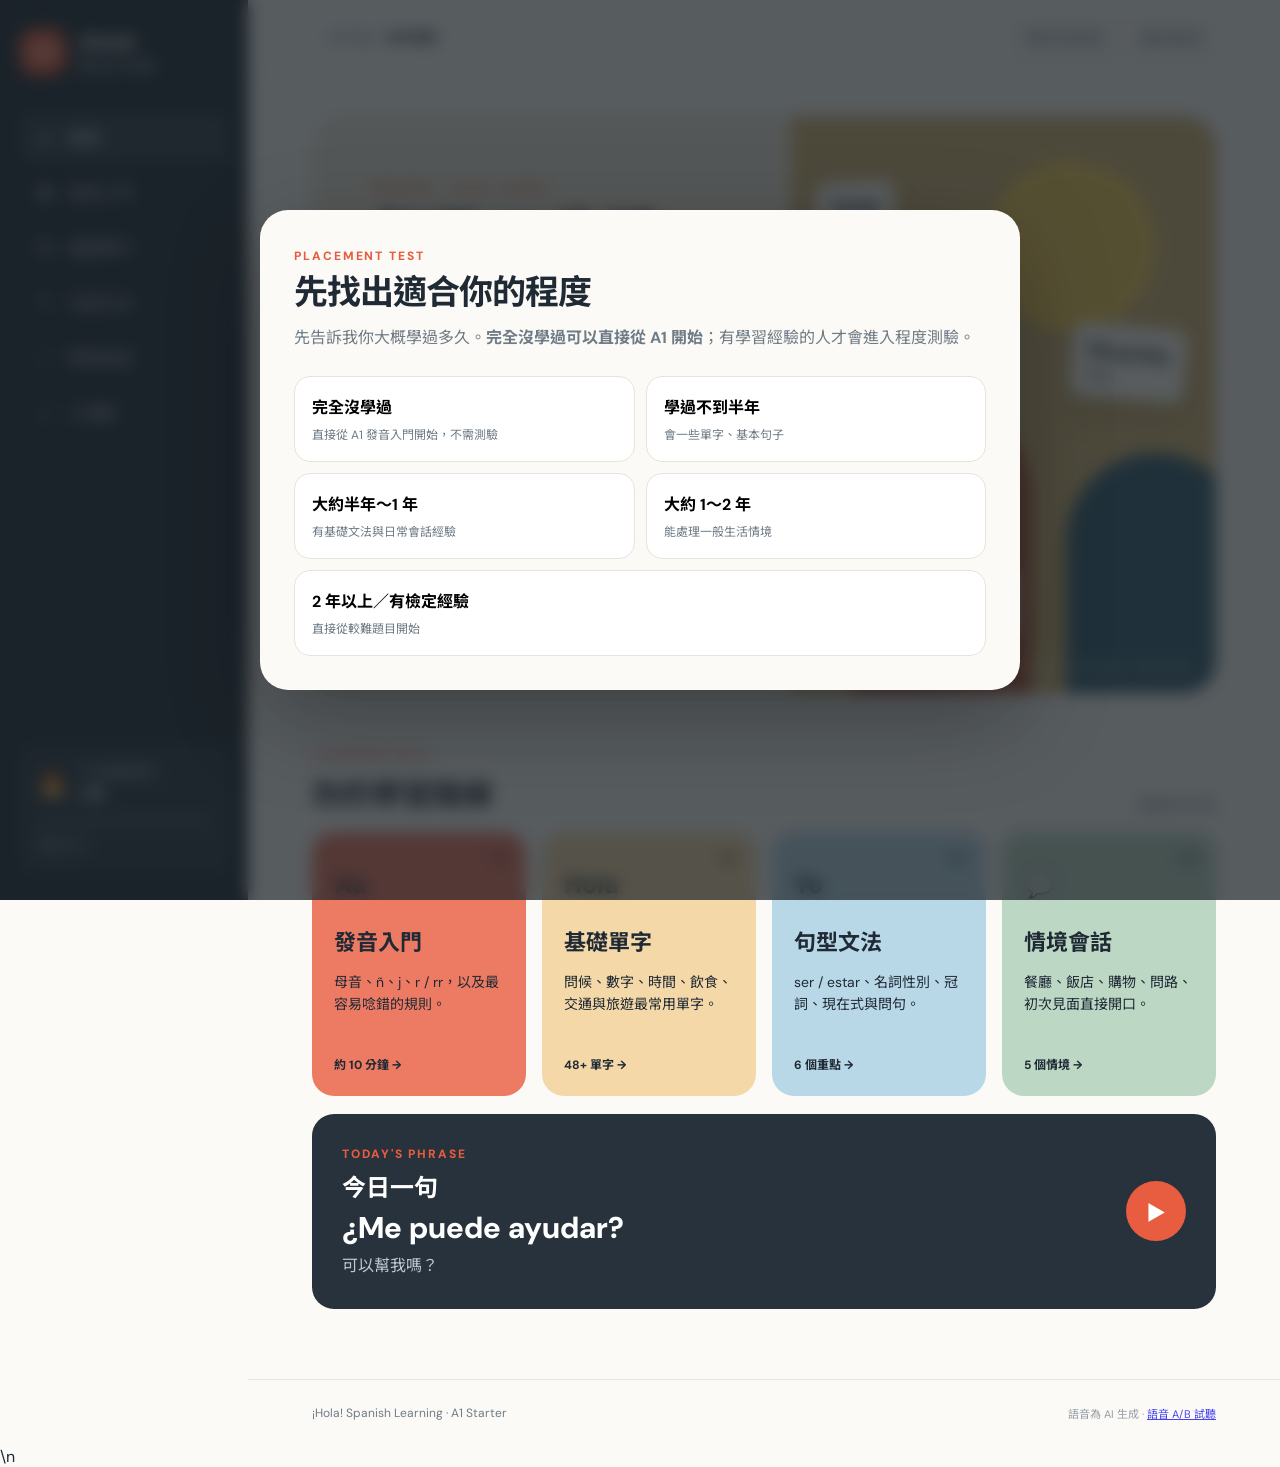
==== commit dda1f648: "Clarify beginner placement flow" ====
--- a/index.html
+++ b/index.html
@@ -275,11 +275,11 @@
       <div id="placementIntro">
         <span class="eyebrow">PLACEMENT TEST</span>
         <h2 id="placementTitle">先找出適合你的程度</h2>
-        <p>先告訴我你大概學過多久。這個選項只會決定<strong>測驗從哪個難度開始</strong>，最後程度仍然依答題結果判定。</p>
+        <p>先告訴我你大概學過多久。<strong>完全沒學過可以直接從 A1 開始</strong>；有學習經驗的人才會進入程度測驗。</p>
 
         <div class="experience-grid">
           <button class="experience-btn" data-experience="0">
-            <strong>完全沒學過</strong><span>第一次接觸西班牙文</span>
+            <strong>完全沒學過</strong><span>直接從 A1 發音入門開始，不需測驗</span>
           </button>
           <button class="experience-btn" data-experience="1">
             <strong>學過不到半年</strong><span>會一些單字、基本句子</span>
@@ -323,6 +323,6 @@
     </div>
   </div>
 
-  <script src="audio/manifest.js?v=kokoro4"></script>\n  <script src="app.js?v=20260920-kokoro4"></script>
+  <script src="audio/manifest.js?v=kokoro4"></script>\n  <script src="app.js?v=20260921-placement-skip"></script>
 </body>
 </html>
